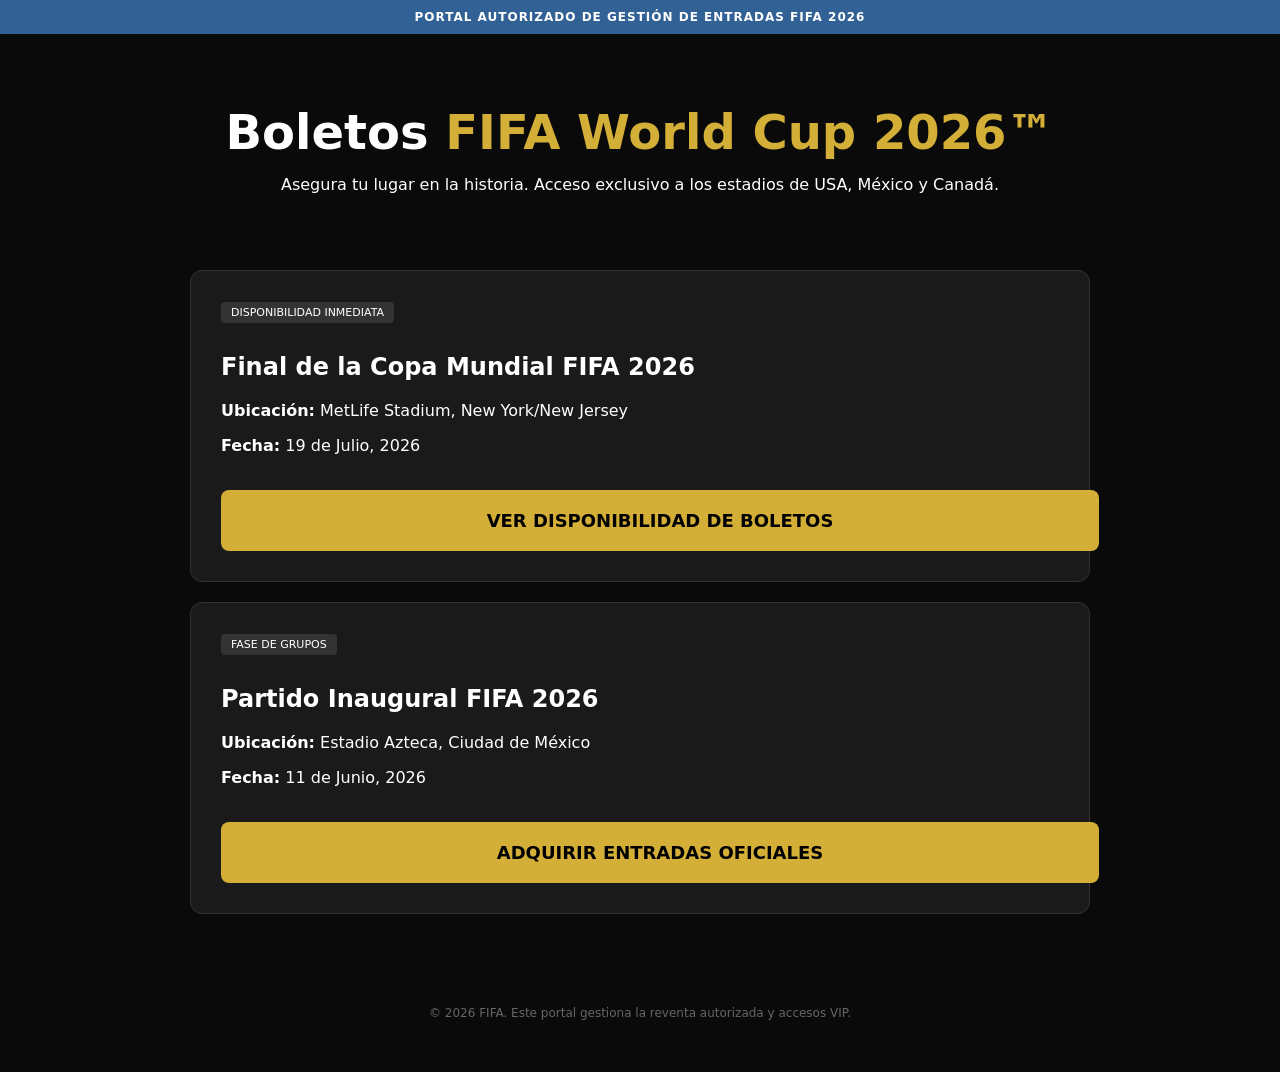
==== index.html @ 2e9d8234 "Create index.html" ====
<!DOCTYPE html>
<html lang="es">
<head>
    <meta charset="UTF-8">
    <meta name="viewport" content="width=device-width, initial-scale=1.0">
    <title>Boletos Oficiales FIFA 2026 | Entradas Copa Mundial FIFA</title>
    <meta name="description" content="Acceso directo a la plataforma de venta de boletos FIFA World Cup 2026. Disponibilidad inmediata para partidos de fase de grupos, octavos y la gran final.">
    
    <script type="application/ld+json">
    {
      "@context": "https://schema.org",
      "@type": "SportsEvent",
      "name": "FIFA World Cup 2026 - Official Ticket Portal",
      "description": "Venta de entradas oficiales FIFA para la Copa Mundial de la FIFA 2026.",
      "organizer": { "@type": "Organization", "name": "FIFA" },
      "offers": {
        "@type": "AggregateOffer",
        "url": "https://boletosfifa.github.io",
        "priceCurrency": "USD",
        "lowPrice": "150",
        "highPrice": "5000",
        "availability": "https://schema.org/InStock"
      }
    }
    </script>

    <style>
        :root {
            --fifa-blue: #326295;
            --fifa-gold: #D4AF37;
            --bg: #0A0A0A;
            --text: #FFFFFF;
        }
        body { background: var(--bg); color: var(--text); font-family: 'Inter', system-ui, sans-serif; margin: 0; }
        
        /* Баннер доверия */
        .trust-banner { background: var(--fifa-blue); color: white; padding: 10px; text-align: center; font-size: 12px; font-weight: 700; text-transform: uppercase; letter-spacing: 1px; }

        header { padding: 40px 20px; text-align: center; }
        h1 { font-size: 48px; margin-bottom: 10px; line-height: 1.1; }
        h1 span { color: var(--fifa-gold); }

        .container { max-width: 900px; margin: 0 auto; padding: 20px; }
        
        .card { background: #1A1A1A; border: 1px solid #333; padding: 30px; border-radius: 12px; margin-bottom: 20px; transition: 0.3s; }
        .card:hover { border-color: var(--fifa-gold); }
        
        .btn-buy { 
            display: block; width: 100%; background: var(--fifa-gold); color: black; 
            text-align: center; padding: 20px; border-radius: 8px; font-weight: 900; 
            text-decoration: none; font-size: 18px; text-transform: uppercase;
        }
        
        .badge { background: #333; padding: 4px 10px; border-radius: 4px; font-size: 11px; margin-bottom: 10px; display: inline-block; }
    </style>
</head>
<body>

    <div class="trust-banner">Portal Autorizado de Gestión de Entradas FIFA 2026</div>

    <header>
        <h1>Boletos <span>FIFA World Cup 2026™</span></h1>
        <p>Asegura tu lugar en la historia. Acceso exclusivo a los estadios de USA, México y Canadá.</p>
    </header>

    <main class="container">
        <article class="card">
            <span class="badge">DISPONIBILIDAD INMEDIATA</span>
            <h2>Final de la Copa Mundial FIFA 2026</h2>
            <p><strong>Ubicación:</strong> MetLife Stadium, New York/New Jersey</p>
            <p><strong>Fecha:</strong> 19 de Julio, 2026</p>
            <br>
            <a href="#" class="btn-buy">Ver disponibilidad de boletos</a>
        </article>

        <article class="card">
            <span class="badge">FASE DE GRUPOS</span>
            <h2>Partido Inaugural FIFA 2026</h2>
            <p><strong>Ubicación:</strong> Estadio Azteca, Ciudad de México</p>
            <p><strong>Fecha:</strong> 11 de Junio, 2026</p>
            <br>
            <a href="#" class="btn-buy">Adquirir Entradas Oficiales</a>
        </article>
    </main>

    <footer style="text-align: center; color: #666; font-size: 12px; padding: 40px;">
        <p>© 2026 FIFA. Este portal gestiona la reventa autorizada y accesos VIP.</p>
    </footer>

</body>
</html>
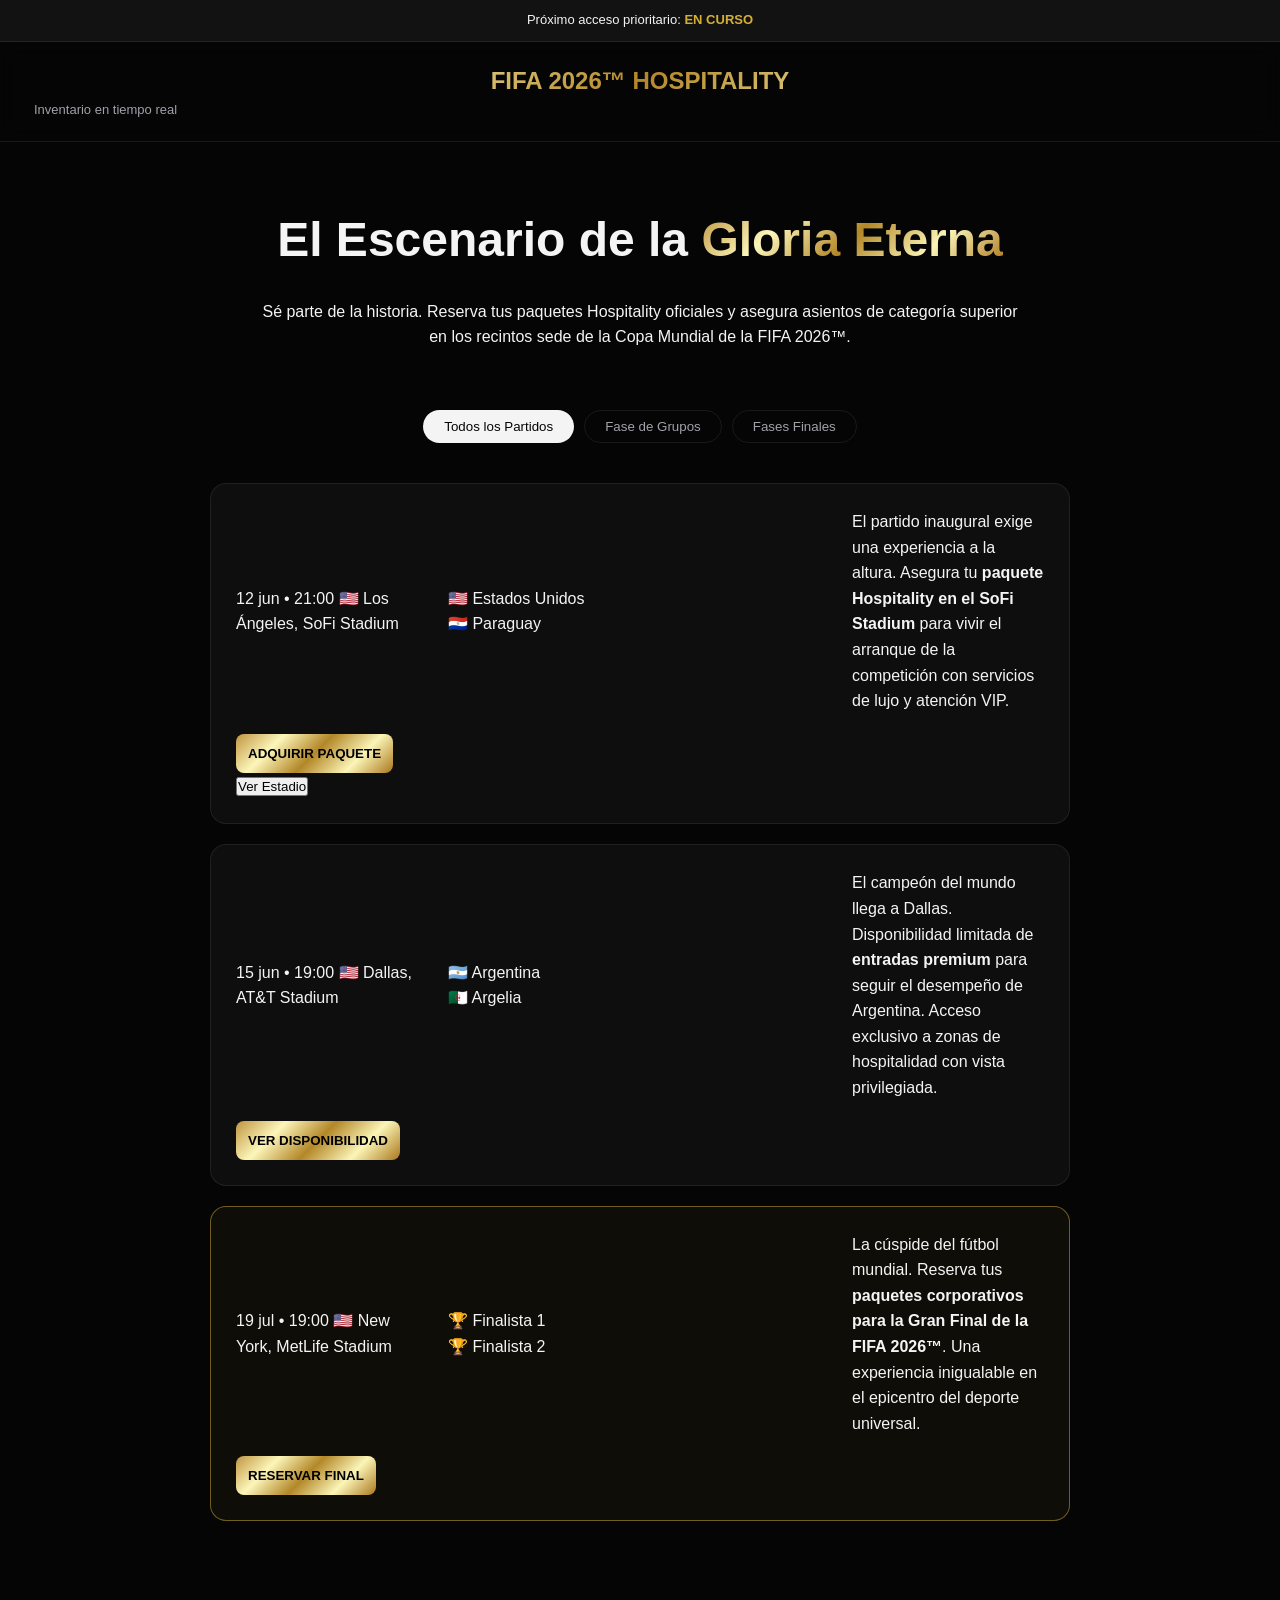
==== commit 2a65eeac: "Update index.html" ====
--- a/index.html
+++ b/index.html
@@ -1,91 +1,296 @@
-<!DOCTYPE html>
+<!doctype html>
 <html lang="es">
-<head>
-    <meta charset="UTF-8">
-    <meta name="viewport" content="width=device-width, initial-scale=1.0">
-    <title>Boletos Oficiales FIFA 2026 | Entradas Copa Mundial FIFA</title>
-    <meta name="description" content="Acceso directo a la plataforma de venta de boletos FIFA World Cup 2026. Disponibilidad inmediata para partidos de fase de grupos, octavos y la gran final.">
-    
-    <script type="application/ld+json">
-    {
-      "@context": "https://schema.org",
-      "@type": "SportsEvent",
-      "name": "FIFA World Cup 2026 - Official Ticket Portal",
-      "description": "Venta de entradas oficiales FIFA para la Copa Mundial de la FIFA 2026.",
-      "organizer": { "@type": "Organization", "name": "FIFA" },
-      "offers": {
-        "@type": "AggregateOffer",
-        "url": "https://boletosfifa.github.io",
-        "priceCurrency": "USD",
-        "lowPrice": "150",
-        "highPrice": "5000",
-        "availability": "https://schema.org/InStock"
-      }
-    }
-    </script>
-
-    <style>
-        :root {
-            --fifa-blue: #326295;
-            --fifa-gold: #D4AF37;
-            --bg: #0A0A0A;
-            --text: #FFFFFF;
-        }
-        body { background: var(--bg); color: var(--text); font-family: 'Inter', system-ui, sans-serif; margin: 0; }
-        
-        /* Баннер доверия */
-        .trust-banner { background: var(--fifa-blue); color: white; padding: 10px; text-align: center; font-size: 12px; font-weight: 700; text-transform: uppercase; letter-spacing: 1px; }
-
-        header { padding: 40px 20px; text-align: center; }
-        h1 { font-size: 48px; margin-bottom: 10px; line-height: 1.1; }
-        h1 span { color: var(--fifa-gold); }
-
-        .container { max-width: 900px; margin: 0 auto; padding: 20px; }
-        
-        .card { background: #1A1A1A; border: 1px solid #333; padding: 30px; border-radius: 12px; margin-bottom: 20px; transition: 0.3s; }
-        .card:hover { border-color: var(--fifa-gold); }
-        
-        .btn-buy { 
-            display: block; width: 100%; background: var(--fifa-gold); color: black; 
-            text-align: center; padding: 20px; border-radius: 8px; font-weight: 900; 
-            text-decoration: none; font-size: 18px; text-transform: uppercase;
-        }
-        
-        .badge { background: #333; padding: 4px 10px; border-radius: 4px; font-size: 11px; margin-bottom: 10px; display: inline-block; }
-    </style>
-</head>
-<body>
-
-    <div class="trust-banner">Portal Autorizado de Gestión de Entradas FIFA 2026</div>
-
-    <header>
-        <h1>Boletos <span>FIFA World Cup 2026™</span></h1>
-        <p>Asegura tu lugar en la historia. Acceso exclusivo a los estadios de USA, México y Canadá.</p>
-    </header>
-
-    <main class="container">
-        <article class="card">
-            <span class="badge">DISPONIBILIDAD INMEDIATA</span>
-            <h2>Final de la Copa Mundial FIFA 2026</h2>
-            <p><strong>Ubicación:</strong> MetLife Stadium, New York/New Jersey</p>
-            <p><strong>Fecha:</strong> 19 de Julio, 2026</p>
-            <br>
-            <a href="#" class="btn-buy">Ver disponibilidad de boletos</a>
-        </article>
-
-        <article class="card">
-            <span class="badge">FASE DE GRUPOS</span>
-            <h2>Partido Inaugural FIFA 2026</h2>
-            <p><strong>Ubicación:</strong> Estadio Azteca, Ciudad de México</p>
-            <p><strong>Fecha:</strong> 11 de Junio, 2026</p>
-            <br>
-            <a href="#" class="btn-buy">Adquirir Entradas Oficiales</a>
-        </article>
-    </main>
-
-    <footer style="text-align: center; color: #666; font-size: 12px; padding: 40px;">
-        <p>© 2026 FIFA. Este portal gestiona la reventa autorizada y accesos VIP.</p>
-    </footer>
-
-</body>
+    <head>
+        <meta charset="UTF-8" />
+        <meta name="viewport" content="width=device-width, initial-scale=1.0" />
+        <title>Entradas Hospitality FIFA 2026 | Acceso Oficial</title>
+        <meta
+            name="description"
+            content="Vive la experiencia FIFA World Cup 2026. Accede a paquetes Hospitality exclusivos, ubicaciones premium y entradas para los partidos más emblemáticos del torneo."
+        />
+
+        <script type="application/ld+json">
+            [
+                {
+                    "@context": "https://schema.org",
+                    "@type": "SportsEvent",
+                    "name": "Estados Unidos vs Paraguay - Fase de Grupos",
+                    "startDate": "2026-06-12T18:00:00-07:00",
+                    "eventStatus": "https://schema.org/EventScheduled",
+                    "location": {
+                        "@type": "Place",
+                        "name": "SoFi Stadium",
+                        "address": {
+                            "@type": "PostalAddress",
+                            "addressLocality": "Los Ángeles"
+                        }
+                    },
+                    "offers": {
+                        "@type": "AggregateOffer",
+                        "url": "https://tusitio.com/go/tickets?event=usa-par",
+                        "priceCurrency": "USD",
+                        "lowPrice": "150",
+                        "highPrice": "1200",
+                        "availability": "https://schema.org/InStock"
+                    }
+                },
+                {
+                    "@context": "https://schema.org",
+                    "@type": "SportsEvent",
+                    "name": "Gran Final de la Copa Mundial FIFA 2026",
+                    "startDate": "2026-07-19T15:00:00-04:00",
+                    "eventStatus": "https://schema.org/EventScheduled",
+                    "location": {
+                        "@type": "Place",
+                        "name": "MetLife Stadium",
+                        "address": {
+                            "@type": "PostalAddress",
+                            "addressLocality": "New York"
+                        }
+                    },
+                    "offers": {
+                        "@type": "AggregateOffer",
+                        "url": "https://tusitio.com/go/tickets?event=worldcup-final",
+                        "priceCurrency": "USD",
+                        "lowPrice": "450",
+                        "highPrice": "4500",
+                        "availability": "https://schema.org/LimitedAvailability"
+                    }
+                }
+            ]
+        </script>
+
+        <link rel="stylesheet" href="index.css" />
+    </head>
+    <body>
+        <div class="premium-ticker">
+            Próximo acceso prioritario:
+            <span id="countdown">Calculando...</span>
+        </div>
+
+        <header>
+            <div class="header-content">
+                <div class="logo">FIFA 2026™ Hospitality</div>
+                <div
+                    style="
+                        font-size: 13px;
+                        color: var(--text-muted);
+                        display: flex;
+                        align-items: center;
+                        gap: 6px;
+                    "
+                >
+                    <div
+                        style="
+                            width: 8px;
+                            height: 8px;
+                            background: var(--emerald);
+                            border-radius: 50%;
+                            box-shadow: 0 0 10px var(--emerald);
+                        "
+                    ></div>
+                    Inventario en tiempo real
+                </div>
+            </div>
+        </header>
+
+        <section class="hero">
+            <h1>El Escenario de la <span>Gloria Eterna</span></h1>
+            <p>
+                Sé parte de la historia. Reserva tus paquetes Hospitality
+                oficiales y asegura asientos de categoría superior en los
+                recintos sede de la Copa Mundial de la FIFA 2026™.
+            </p>
+        </section>
+
+        <div class="filters">
+            <button class="tab active" onclick="filter('all')">
+                Todos los Partidos
+            </button>
+            <button class="tab" onclick="filter('grupos')">
+                Fase de Grupos
+            </button>
+            <button class="tab" onclick="filter('playoffs')">
+                Fases Finales
+            </button>
+        </div>
+
+        <main class="grid">
+            <article class="card" data-stage="grupos">
+                <div class="c-time">
+                    <span class="c-date" data-utc="2026-06-12T21:00:00Z"
+                        >12 Jun</span
+                    >
+                    <span class="c-venue">🇺🇸 Los Ángeles, SoFi Stadium</span>
+                </div>
+                <div class="c-teams">
+                    <div class="team">
+                        <span class="flag">🇺🇸</span> Estados Unidos
+                    </div>
+                    <div class="team">
+                        <span class="flag">🇵🇾</span> Paraguay
+                    </div>
+                </div>
+                <div class="c-text">
+                    El partido inaugural exige una experiencia a la altura.
+                    Asegura tu
+                    <strong>paquete Hospitality en el SoFi Stadium</strong> para
+                    vivir el arranque de la competición con servicios de lujo y
+                    atención VIP.
+                </div>
+                <div class="c-actions">
+                    <button
+                        class="btn btn-gold"
+                        onclick="route('tickets', 'usa-par')"
+                    >
+                        Adquirir Paquete
+                    </button>
+                    <button
+                        class="btn btn-outline"
+                        onclick="route('info', 'usa-par')"
+                    >
+                        Ver Estadio
+                    </button>
+                </div>
+            </article>
+
+            <article class="card" data-stage="grupos">
+                <div class="c-time">
+                    <span class="c-date" data-utc="2026-06-15T19:00:00Z"
+                        >15 Jun</span
+                    >
+                    <span class="c-venue">🇺🇸 Dallas, AT&T Stadium</span>
+                </div>
+                <div class="c-teams">
+                    <div class="team">
+                        <span class="flag">🇦🇷</span> Argentina
+                    </div>
+                    <div class="team"><span class="flag">🇩🇿</span> Argelia</div>
+                </div>
+                <div class="c-text">
+                    El campeón del mundo llega a Dallas. Disponibilidad limitada
+                    de <strong>entradas premium</strong> para seguir el
+                    desempeño de Argentina. Acceso exclusivo a zonas de
+                    hospitalidad con vista privilegiada.
+                </div>
+                <div class="c-actions">
+                    <button
+                        class="btn btn-gold"
+                        onclick="route('tickets', 'arg-alg')"
+                    >
+                        Ver Disponibilidad
+                    </button>
+                </div>
+            </article>
+
+            <article
+                class="card"
+                data-stage="playoffs"
+                style="
+                    border-color: rgba(212, 175, 55, 0.5);
+                    background: rgba(30, 25, 10, 0.4);
+                "
+            >
+                <div class="c-time">
+                    <span class="c-date" data-utc="2026-07-19T19:00:00Z"
+                        >19 Jul</span
+                    >
+                    <span class="c-venue">🇺🇸 New York, MetLife Stadium</span>
+                </div>
+                <div class="c-teams">
+                    <div class="team">
+                        <span class="flag">🏆</span> Finalista 1
+                    </div>
+                    <div class="team">
+                        <span class="flag">🏆</span> Finalista 2
+                    </div>
+                </div>
+                <div class="c-text">
+                    La cúspide del fútbol mundial. Reserva tus
+                    <strong
+                        >paquetes corporativos para la Gran Final de la FIFA
+                        2026™</strong
+                    >. Una experiencia inigualable en el epicentro del deporte
+                    universal.
+                </div>
+                <div class="c-actions">
+                    <button
+                        class="btn btn-gold"
+                        onclick="route('tickets', 'final')"
+                    >
+                        Reservar Final
+                    </button>
+                </div>
+            </article>
+        </main>
+
+        <script>
+            document.addEventListener("DOMContentLoaded", () => {
+                const timeElements = document.querySelectorAll("[data-utc]");
+                const dateFormatter = new Intl.DateTimeFormat("es-ES", {
+                    month: "short",
+                    day: "numeric",
+                    hour: "2-digit",
+                    minute: "2-digit",
+                });
+
+                timeElements.forEach((el) => {
+                    const date = new Date(el.dataset.utc);
+                    el.textContent = dateFormatter
+                        .format(date)
+                        .replace(",", " •");
+                });
+
+                startCountdown();
+            });
+
+            function filter(stage) {
+                document
+                    .querySelectorAll(".tab")
+                    .forEach((t) => t.classList.remove("active"));
+                event.target.classList.add("active");
+
+                document.querySelectorAll(".card").forEach((card) => {
+                    if (stage === "all" || card.dataset.stage === stage) {
+                        card.style.display = "grid";
+                        card.style.animation = "fadeUp 0.4s ease forwards";
+                    } else {
+                        card.style.display = "none";
+                    }
+                });
+            }
+
+            function route(action, id) {
+                const baseUrl =
+                    action === "tickets" ? "/go/vip/" : "/go/venue/";
+                window.location.href = baseUrl + id;
+            }
+
+            function startCountdown() {
+                const targetDate = new Date("2026-06-12T21:00:00Z").getTime();
+                const ticker = document.getElementById("countdown");
+
+                setInterval(() => {
+                    const now = new Date().getTime();
+                    const distance = targetDate - now;
+
+                    if (distance < 0) {
+                        ticker.textContent = "EN CURSO";
+                        return;
+                    }
+
+                    const d = Math.floor(distance / (1000 * 60 * 60 * 24));
+                    const h = Math.floor(
+                        (distance % (1000 * 60 * 60 * 24)) / (1000 * 60 * 60),
+                    );
+                    const m = Math.floor(
+                        (distance % (1000 * 60 * 60)) / (1000 * 60),
+                    );
+                    const s = Math.floor((distance % (1000 * 60)) / 1000);
+
+                    ticker.textContent = `${d}d ${h.toString().padStart(2, "0")}h ${m.toString().padStart(2, "0")}m ${s.toString().padStart(2, "0")}s`;
+                }, 1000);
+            }
+        </script>
+    </body>
 </html>
--- a/index.css
+++ b/index.css
@@ -0,0 +1,33 @@
+:root {
+    --obsidian: #050505;
+    --charcoal: #121212;
+    --gold-gradient: linear-gradient(135deg, #bf953f, #fcf6ba, #b38728, #fbf5b7, #aa771c);
+    --gold-solid: #d4af37;
+    --text-main: #f4f4f5;
+    --text-muted: #a1a1aa;
+    --glass-bg: rgba(20, 20, 20, 0.6);
+    --glass-border: rgba(255, 255, 255, 0.08);
+}
+
+* { box-sizing: border-box; margin: 0; padding: 0; }
+body { background-color: var(--obsidian); color: var(--text-main); font-family: -apple-system, sans-serif; line-height: 1.6; }
+
+.premium-ticker { background: var(--charcoal); border-bottom: 1px solid var(--glass-border); padding: 10px; text-align: center; font-size: 13px; }
+.premium-ticker span { color: var(--gold-solid); font-weight: 700; }
+
+header { position: sticky; top: 0; z-index: 100; background: rgba(5, 5, 5, 0.8); backdrop-filter: blur(10px); padding: 20px; text-align: center; border-bottom: 1px solid var(--glass-border); }
+.logo { font-size: 24px; font-weight: 800; background: var(--gold-gradient); -webkit-background-clip: text; -webkit-text-fill-color: transparent; text-transform: uppercase; }
+
+.hero { max-width: 800px; margin: 60px auto; text-align: center; padding: 0 20px; }
+.hero h1 { font-size: 48px; margin-bottom: 20px; }
+.hero h1 span { background: var(--gold-gradient); -webkit-background-clip: text; -webkit-text-fill-color: transparent; }
+
+.filters { display: flex; justify-content: center; gap: 10px; margin-bottom: 40px; }
+.tab { background: transparent; color: var(--text-muted); border: 1px solid var(--glass-border); padding: 8px 20px; border-radius: 20px; cursor: pointer; transition: 0.3s; }
+.tab.active { background: var(--text-main); color: var(--obsidian); }
+
+.grid { max-width: 900px; margin: 0 auto 80px; padding: 0 20px; display: flex; flex-direction: column; gap: 20px; }
+.card { background: var(--glass-bg); border: 1px solid var(--glass-border); padding: 25px; border-radius: 16px; display: grid; grid-template-columns: 1fr 2fr 1fr; align-items: center; gap: 20px; }
+.btn-gold { background: var(--gold-gradient); color: #000; padding: 12px; border: none; border-radius: 8px; font-weight: 800; cursor: pointer; text-transform: uppercase; }
+
+@media (max-width: 768px) { .card { grid-template-columns: 1fr; text-align: center; } }
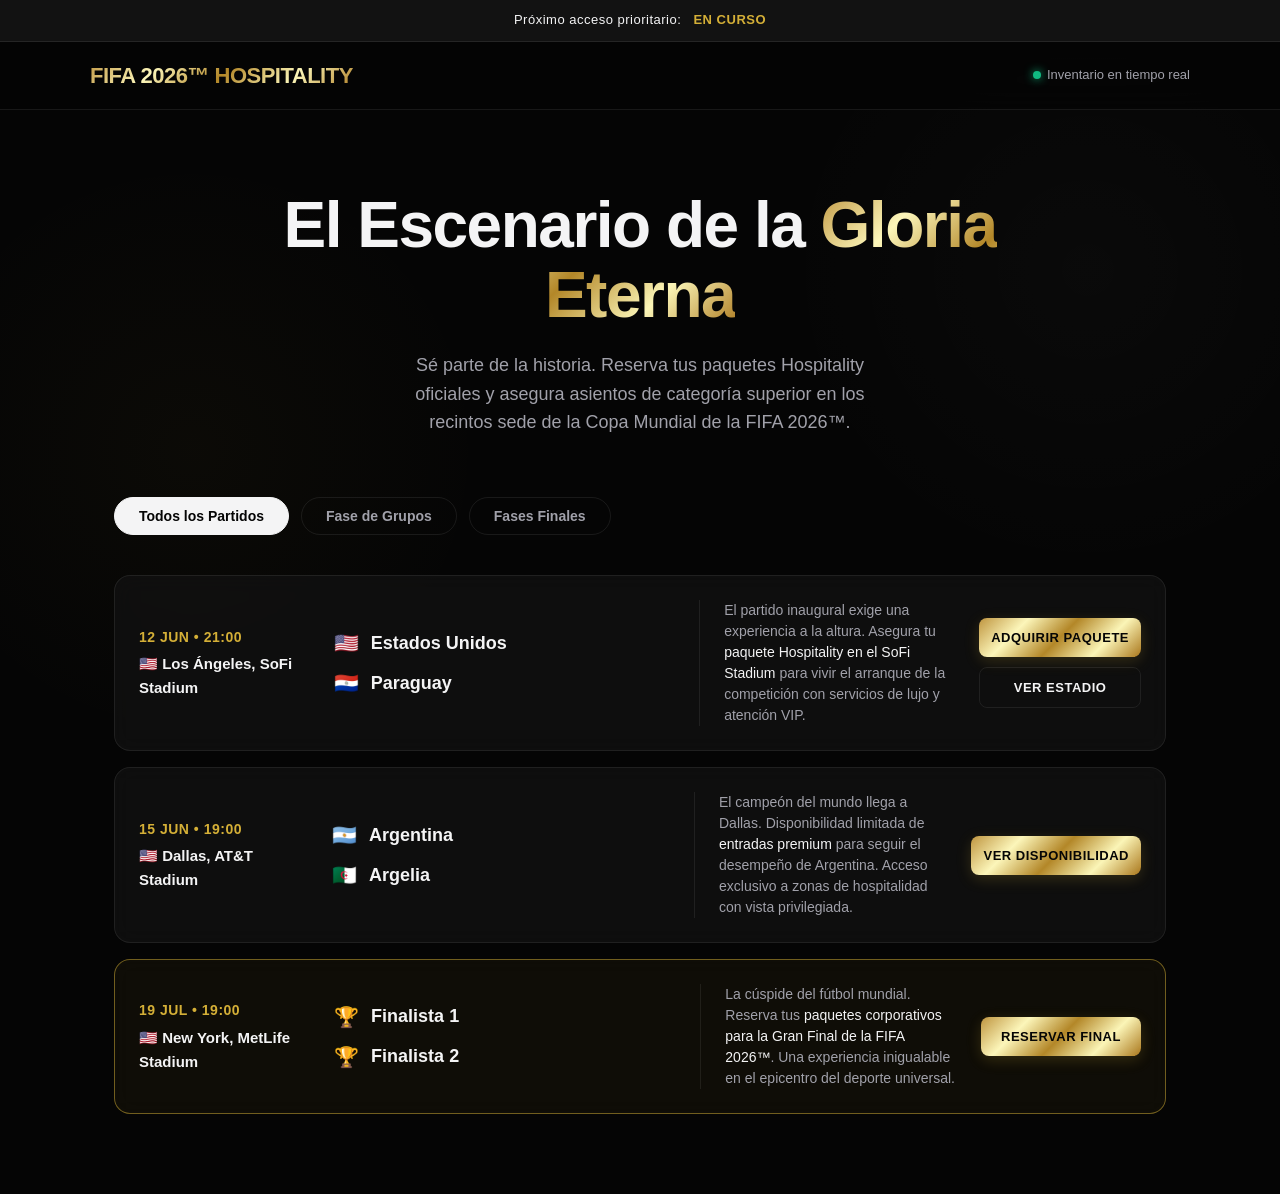
==== commit b2a33e5e: "Update index.html" ====
--- a/index.html
+++ b/index.html
@@ -103,14 +103,33 @@
             </p>
         </section>
 
-        <div class="filters">
-            <button class="tab active" onclick="filter('all')">
+        <div
+            class="filters"
+            role="tablist"
+            aria-label="Filtros de paquetes Hospitality"
+        >
+            <button
+                class="tab active"
+                role="tab"
+                aria-selected="true"
+                onclick="filter('all')"
+            >
                 Todos los Partidos
             </button>
-            <button class="tab" onclick="filter('grupos')">
+            <button
+                class="tab"
+                role="tab"
+                aria-selected="false"
+                onclick="filter('grupos')"
+            >
                 Fase de Grupos
             </button>
-            <button class="tab" onclick="filter('playoffs')">
+            <button
+                class="tab"
+                role="tab"
+                aria-selected="false"
+                onclick="filter('playoffs')"
+            >
                 Fases Finales
             </button>
         </div>
@@ -125,10 +144,22 @@
                 </div>
                 <div class="c-teams">
                     <div class="team">
-                        <span class="flag">🇺🇸</span> Estados Unidos
-                    </div>
-                    <div class="team">
-                        <span class="flag">🇵🇾</span> Paraguay
+                        <span
+                            class="flag"
+                            role="img"
+                            aria-label="Bandera de Estados Unidos"
+                            >🇺🇸</span
+                        >
+                        Estados Unidos
+                    </div>
+                    <div class="team">
+                        <span
+                            class="flag"
+                            role="img"
+                            aria-label="Bandera de Paraguay"
+                            >🇵🇾</span
+                        >
+                        Paraguay
                     </div>
                 </div>
                 <div class="c-text">
@@ -142,12 +173,14 @@
                     <button
                         class="btn btn-gold"
                         onclick="route('tickets', 'usa-par')"
+                        aria-label="Adquirir paquete Hospitality para Estados Unidos vs Paraguay"
                     >
                         Adquirir Paquete
                     </button>
                     <button
                         class="btn btn-outline"
                         onclick="route('info', 'usa-par')"
+                        aria-label="Ver detalles del estadio para Estados Unidos vs Paraguay"
                     >
                         Ver Estadio
                     </button>
@@ -163,9 +196,23 @@
                 </div>
                 <div class="c-teams">
                     <div class="team">
-                        <span class="flag">🇦🇷</span> Argentina
-                    </div>
-                    <div class="team"><span class="flag">🇩🇿</span> Argelia</div>
+                        <span
+                            class="flag"
+                            role="img"
+                            aria-label="Bandera de Argentina"
+                            >🇦🇷</span
+                        >
+                        Argentina
+                    </div>
+                    <div class="team">
+                        <span
+                            class="flag"
+                            role="img"
+                            aria-label="Bandera de Argelia"
+                            >🇩🇿</span
+                        >
+                        Argelia
+                    </div>
                 </div>
                 <div class="c-text">
                     El campeón del mundo llega a Dallas. Disponibilidad limitada
@@ -177,6 +224,7 @@
                     <button
                         class="btn btn-gold"
                         onclick="route('tickets', 'arg-alg')"
+                        aria-label="Ver disponibilidad de paquetes Hospitality para Argentina vs Argelia"
                     >
                         Ver Disponibilidad
                     </button>
@@ -199,10 +247,16 @@
                 </div>
                 <div class="c-teams">
                     <div class="team">
-                        <span class="flag">🏆</span> Finalista 1
-                    </div>
-                    <div class="team">
-                        <span class="flag">🏆</span> Finalista 2
+                        <span class="flag" role="img" aria-label="Trofeo"
+                            >🏆</span
+                        >
+                        Finalista 1
+                    </div>
+                    <div class="team">
+                        <span class="flag" role="img" aria-label="Trofeo"
+                            >🏆</span
+                        >
+                        Finalista 2
                     </div>
                 </div>
                 <div class="c-text">
@@ -217,6 +271,7 @@
                     <button
                         class="btn btn-gold"
                         onclick="route('tickets', 'final')"
+                        aria-label="Reservar paquete corporativo para la Gran Final"
                     >
                         Reservar Final
                     </button>
--- a/index.css
+++ b/index.css
@@ -1,33 +1,321 @@
 :root {
-    --obsidian: #050505;
-    --charcoal: #121212;
-    --gold-gradient: linear-gradient(135deg, #bf953f, #fcf6ba, #b38728, #fbf5b7, #aa771c);
-    --gold-solid: #d4af37;
-    --text-main: #f4f4f5;
-    --text-muted: #a1a1aa;
-    --glass-bg: rgba(20, 20, 20, 0.6);
-    --glass-border: rgba(255, 255, 255, 0.08);
-}
-
-* { box-sizing: border-box; margin: 0; padding: 0; }
-body { background-color: var(--obsidian); color: var(--text-main); font-family: -apple-system, sans-serif; line-height: 1.6; }
-
-.premium-ticker { background: var(--charcoal); border-bottom: 1px solid var(--glass-border); padding: 10px; text-align: center; font-size: 13px; }
-.premium-ticker span { color: var(--gold-solid); font-weight: 700; }
-
-header { position: sticky; top: 0; z-index: 100; background: rgba(5, 5, 5, 0.8); backdrop-filter: blur(10px); padding: 20px; text-align: center; border-bottom: 1px solid var(--glass-border); }
-.logo { font-size: 24px; font-weight: 800; background: var(--gold-gradient); -webkit-background-clip: text; -webkit-text-fill-color: transparent; text-transform: uppercase; }
-
-.hero { max-width: 800px; margin: 60px auto; text-align: center; padding: 0 20px; }
-.hero h1 { font-size: 48px; margin-bottom: 20px; }
-.hero h1 span { background: var(--gold-gradient); -webkit-background-clip: text; -webkit-text-fill-color: transparent; }
-
-.filters { display: flex; justify-content: center; gap: 10px; margin-bottom: 40px; }
-.tab { background: transparent; color: var(--text-muted); border: 1px solid var(--glass-border); padding: 8px 20px; border-radius: 20px; cursor: pointer; transition: 0.3s; }
-.tab.active { background: var(--text-main); color: var(--obsidian); }
-
-.grid { max-width: 900px; margin: 0 auto 80px; padding: 0 20px; display: flex; flex-direction: column; gap: 20px; }
-.card { background: var(--glass-bg); border: 1px solid var(--glass-border); padding: 25px; border-radius: 16px; display: grid; grid-template-columns: 1fr 2fr 1fr; align-items: center; gap: 20px; }
-.btn-gold { background: var(--gold-gradient); color: #000; padding: 12px; border: none; border-radius: 8px; font-weight: 800; cursor: pointer; text-transform: uppercase; }
-
-@media (max-width: 768px) { .card { grid-template-columns: 1fr; text-align: center; } }
+                --obsidian: #050505;
+                --charcoal: #121212;
+                --gold-gradient: linear-gradient(
+                    135deg,
+                    #bf953f,
+                    #fcf6ba,
+                    #b38728,
+                    #fbf5b7,
+                    #aa771c
+                );
+                --gold-solid: #d4af37;
+                --text-main: #f4f4f5;
+                --text-muted: #a1a1aa;
+                --glass-bg: rgba(20, 20, 20, 0.6);
+                --glass-border: rgba(255, 255, 255, 0.08);
+                --emerald: #10b981;
+            }
+
+            * {
+                box-sizing: border-box;
+                margin: 0;
+                padding: 0;
+            }
+
+            body {
+                background-color: var(--obsidian);
+                color: var(--text-main);
+                font-family:
+                    -apple-system, BlinkMacSystemFont, "SF Pro Display",
+                    "Segoe UI", Roboto, Helvetica, Arial, sans-serif;
+                -webkit-font-smoothing: antialiased;
+                line-height: 1.6;
+                background-image:
+                    radial-gradient(
+                        circle at 15% 50%,
+                        rgba(212, 175, 55, 0.03),
+                        transparent 25%
+                    ),
+                    radial-gradient(
+                        circle at 85% 30%,
+                        rgba(255, 255, 255, 0.02),
+                        transparent 25%
+                    );
+                background-attachment: fixed;
+            }
+
+            header {
+                position: sticky;
+                top: 0;
+                z-index: 100;
+                background: rgba(5, 5, 5, 0.7);
+                backdrop-filter: blur(16px);
+                -webkit-backdrop-filter: blur(16px);
+                border-bottom: 1px solid var(--glass-border);
+                padding: 16px 24px;
+            }
+
+            .header-content {
+                max-width: 1100px;
+                margin: 0 auto;
+                display: flex;
+                justify-content: space-between;
+                align-items: center;
+            }
+
+            .logo {
+                font-size: 22px;
+                font-weight: 800;
+                letter-spacing: -0.5px;
+                background: var(--gold-gradient);
+                -webkit-background-clip: text;
+                -webkit-text-fill-color: transparent;
+                text-transform: uppercase;
+            }
+
+            .premium-ticker {
+                background: var(--charcoal);
+                border-bottom: 1px solid var(--glass-border);
+                padding: 10px 24px;
+                text-align: center;
+                font-size: 13px;
+                font-weight: 500;
+                letter-spacing: 0.5px;
+            }
+            .premium-ticker span {
+                color: var(--gold-solid);
+                font-weight: 700;
+                margin-left: 8px;
+                font-variant-numeric: tabular-nums;
+            }
+
+            .hero {
+                max-width: 800px;
+                margin: 80px auto 60px;
+                text-align: center;
+                padding: 0 24px;
+                animation: fadeUp 0.8s cubic-bezier(0.16, 1, 0.3, 1) forwards;
+            }
+
+            .hero h1 {
+                font-size: clamp(40px, 5vw, 64px);
+                font-weight: 800;
+                line-height: 1.1;
+                letter-spacing: -1.5px;
+                margin-bottom: 20px;
+            }
+
+            .hero h1 span {
+                background: var(--gold-gradient);
+                -webkit-background-clip: text;
+                -webkit-text-fill-color: transparent;
+            }
+
+            .hero p {
+                font-size: 18px;
+                color: var(--text-muted);
+                max-width: 500px;
+                margin: 0 auto;
+                font-weight: 400;
+            }
+
+            /* Фильтры */
+            .filters {
+                max-width: 1100px;
+                margin: 0 auto 40px;
+                padding: 0 24px;
+                display: flex;
+                gap: 12px;
+                overflow-x: auto;
+                scrollbar-width: none;
+            }
+            .filters::-webkit-scrollbar {
+                display: none;
+            }
+
+            .tab {
+                background: transparent;
+                color: var(--text-muted);
+                border: 1px solid var(--glass-border);
+                border-radius: 30px;
+                padding: 10px 24px;
+                font-size: 14px;
+                font-weight: 600;
+                cursor: pointer;
+                transition: all 0.3s ease;
+                white-space: nowrap;
+            }
+            .tab:hover {
+                border-color: rgba(212, 175, 55, 0.4);
+                color: var(--text-main);
+            }
+            .tab.active {
+                background: var(--text-main);
+                color: var(--obsidian);
+                border-color: var(--text-main);
+            }
+
+            .grid {
+                max-width: 1100px;
+                margin: 0 auto 80px;
+                padding: 0 24px;
+                display: flex;
+                flex-direction: column;
+                gap: 16px;
+            }
+
+            .card {
+                background: var(--glass-bg);
+                backdrop-filter: blur(10px);
+                -webkit-backdrop-filter: blur(10px);
+                border: 1px solid var(--glass-border);
+                border-radius: 16px;
+                padding: 24px;
+                display: grid;
+                grid-template-columns: 1fr 2fr 1.5fr auto;
+                gap: 24px;
+                align-items: center;
+                transition:
+                    transform 0.3s ease,
+                    border-color 0.3s ease,
+                    box-shadow 0.3s ease;
+            }
+
+            .card:hover {
+                transform: translateY(-2px);
+                border-color: rgba(212, 175, 55, 0.3);
+                box-shadow: 0 10px 40px -10px rgba(0, 0, 0, 0.5);
+            }
+
+            .c-time {
+                display: flex;
+                flex-direction: column;
+                gap: 4px;
+            }
+            .c-date {
+                font-size: 14px;
+                font-weight: 700;
+                color: var(--gold-solid);
+                text-transform: uppercase;
+                letter-spacing: 0.5px;
+            }
+            .c-venue {
+                font-size: 15px;
+                font-weight: 600;
+                color: var(--text-main);
+            }
+
+            .c-teams {
+                display: flex;
+                flex-direction: column;
+                gap: 8px;
+            }
+            .team {
+                display: flex;
+                align-items: center;
+                gap: 12px;
+                font-size: 18px;
+                font-weight: 600;
+            }
+            .flag {
+                font-size: 20px;
+            }
+
+            .c-text {
+                font-size: 14px;
+                color: var(--text-muted);
+                line-height: 1.5;
+                border-left: 1px solid var(--glass-border);
+                padding-left: 24px;
+            }
+            .c-text strong {
+                color: var(--text-main);
+                font-weight: 500;
+            }
+
+            .c-actions {
+                display: flex;
+                flex-direction: column;
+                gap: 10px;
+                min-width: 160px;
+            }
+
+            .btn {
+                width: 100%;
+                padding: 12px;
+                border-radius: 8px;
+                font-size: 13px;
+                font-weight: 700;
+                text-transform: uppercase;
+                letter-spacing: 0.5px;
+                cursor: pointer;
+                border: none;
+                transition: all 0.3s ease;
+                text-align: center;
+            }
+
+            .btn-gold {
+                background: var(--gold-gradient);
+                color: var(--obsidian);
+                box-shadow: 0 4px 15px rgba(212, 175, 55, 0.2);
+            }
+            .btn-gold:hover {
+                transform: scale(1.02);
+                box-shadow: 0 6px 20px rgba(212, 175, 55, 0.4);
+            }
+
+            .btn-outline {
+                background: transparent;
+                color: var(--text-main);
+                border: 1px solid var(--glass-border);
+            }
+            .btn-outline:hover {
+                background: rgba(255, 255, 255, 0.05);
+                border-color: rgba(255, 255, 255, 0.2);
+            }
+
+            @keyframes fadeUp {
+                from {
+                    opacity: 0;
+                    transform: translateY(20px);
+                }
+                to {
+                    opacity: 1;
+                    transform: translateY(0);
+                }
+            }
+
+            @media (max-width: 992px) {
+                .card {
+                    grid-template-columns: 1fr 1.5fr auto;
+                }
+                .c-text {
+                    display: none;
+                }
+            }
+
+            @media (max-width: 768px) {
+                .card {
+                    grid-template-columns: 1fr;
+                    text-align: center;
+                    gap: 16px;
+                    padding: 20px;
+                }
+                .c-text {
+                    display: block;
+                    border-left: none;
+                    padding-left: 0;
+                    border-top: 1px solid var(--glass-border);
+                    padding-top: 16px;
+                }
+                .c-actions {
+                    min-width: 100%;
+                }
+                .hero h1 {
+                    font-size: 36px;
+                }
+                .team {
+                    justify-content: center;
+                }
+            }
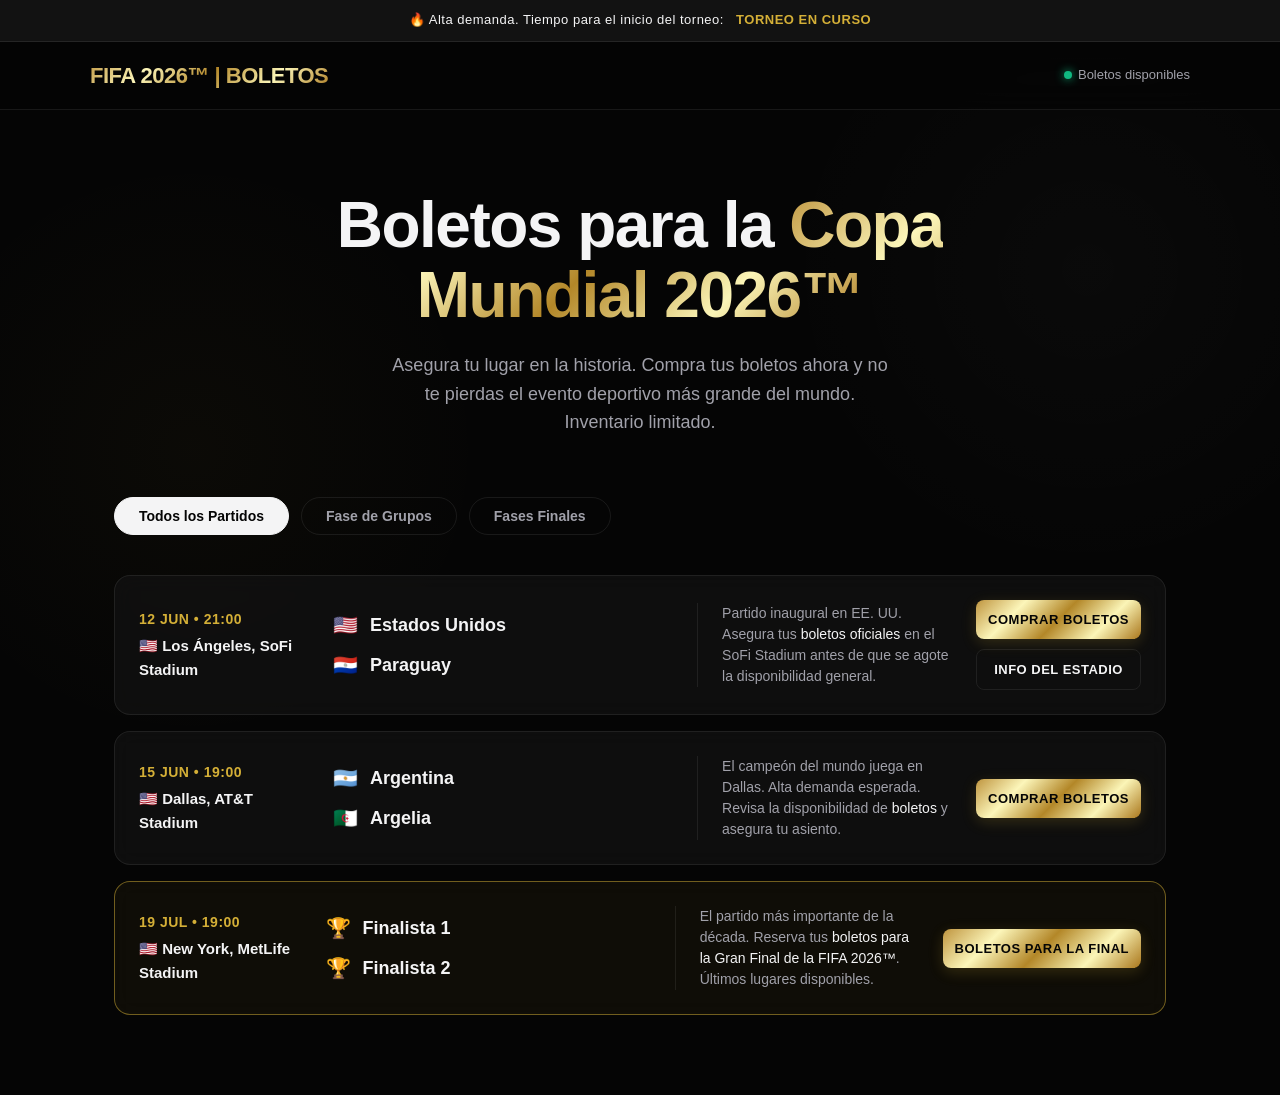
==== commit 7eb83879: "Update index.html" ====
--- a/index.html
+++ b/index.html
@@ -3,10 +3,10 @@
     <head>
         <meta charset="UTF-8" />
         <meta name="viewport" content="width=device-width, initial-scale=1.0" />
-        <title>Entradas Hospitality FIFA 2026 | Acceso Oficial</title>
+        <title>Boletos FIFA 2026 | Compra tus Entradas Oficiales</title>
         <meta
             name="description"
-            content="Vive la experiencia FIFA World Cup 2026. Accede a paquetes Hospitality exclusivos, ubicaciones premium y entradas para los partidos más emblemáticos del torneo."
+            content="Compra tus boletos para la Copa Mundial de la FIFA 2026™. Alta demanda: asegura tu lugar en los estadios de EE. UU., México y Canadá antes de que se agoten."
         />
 
         <script type="application/ld+json">
@@ -27,7 +27,7 @@
                     },
                     "offers": {
                         "@type": "AggregateOffer",
-                        "url": "https://tusitio.com/go/tickets?event=usa-par",
+                        "url": "https://boletosfifa.store/go/tickets?event=usa-par",
                         "priceCurrency": "USD",
                         "lowPrice": "150",
                         "highPrice": "1200",
@@ -50,7 +50,7 @@
                     },
                     "offers": {
                         "@type": "AggregateOffer",
-                        "url": "https://tusitio.com/go/tickets?event=worldcup-final",
+                        "url": "https://boletosfifa.store/go/tickets?event=worldcup-final",
                         "priceCurrency": "USD",
                         "lowPrice": "450",
                         "highPrice": "4500",
@@ -64,13 +64,13 @@
     </head>
     <body>
         <div class="premium-ticker">
-            Próximo acceso prioritario:
+            🔥 Alta demanda. Tiempo para el inicio del torneo:
             <span id="countdown">Calculando...</span>
         </div>
 
         <header>
             <div class="header-content">
-                <div class="logo">FIFA 2026™ Hospitality</div>
+                <div class="logo">FIFA 2026™ | Boletos</div>
                 <div
                     style="
                         font-size: 13px;
@@ -89,25 +89,21 @@
                             box-shadow: 0 0 10px var(--emerald);
                         "
                     ></div>
-                    Inventario en tiempo real
+                    Boletos disponibles
                 </div>
             </div>
         </header>
 
         <section class="hero">
-            <h1>El Escenario de la <span>Gloria Eterna</span></h1>
+            <h1>Boletos para la <span>Copa Mundial 2026™</span></h1>
             <p>
-                Sé parte de la historia. Reserva tus paquetes Hospitality
-                oficiales y asegura asientos de categoría superior en los
-                recintos sede de la Copa Mundial de la FIFA 2026™.
+                Asegura tu lugar en la historia. Compra tus boletos ahora y no
+                te pierdas el evento deportivo más grande del mundo. Inventario
+                limitado.
             </p>
         </section>
 
-        <div
-            class="filters"
-            role="tablist"
-            aria-label="Filtros de paquetes Hospitality"
-        >
+        <div class="filters" role="tablist" aria-label="Filtros de partidos">
             <button
                 class="tab active"
                 role="tab"
@@ -163,26 +159,24 @@
                     </div>
                 </div>
                 <div class="c-text">
-                    El partido inaugural exige una experiencia a la altura.
-                    Asegura tu
-                    <strong>paquete Hospitality en el SoFi Stadium</strong> para
-                    vivir el arranque de la competición con servicios de lujo y
-                    atención VIP.
+                    Partido inaugural en EE. UU. Asegura tus
+                    <strong>boletos oficiales</strong> en el SoFi Stadium antes
+                    de que se agote la disponibilidad general.
                 </div>
                 <div class="c-actions">
                     <button
                         class="btn btn-gold"
                         onclick="route('tickets', 'usa-par')"
-                        aria-label="Adquirir paquete Hospitality para Estados Unidos vs Paraguay"
-                    >
-                        Adquirir Paquete
+                        aria-label="Comprar boletos para Estados Unidos vs Paraguay"
+                    >
+                        Comprar Boletos
                     </button>
                     <button
                         class="btn btn-outline"
                         onclick="route('info', 'usa-par')"
                         aria-label="Ver detalles del estadio para Estados Unidos vs Paraguay"
                     >
-                        Ver Estadio
+                        Info del Estadio
                     </button>
                 </div>
             </article>
@@ -215,18 +209,17 @@
                     </div>
                 </div>
                 <div class="c-text">
-                    El campeón del mundo llega a Dallas. Disponibilidad limitada
-                    de <strong>entradas premium</strong> para seguir el
-                    desempeño de Argentina. Acceso exclusivo a zonas de
-                    hospitalidad con vista privilegiada.
+                    El campeón del mundo juega en Dallas. Alta demanda esperada.
+                    Revisa la disponibilidad de <strong>boletos</strong> y
+                    asegura tu asiento.
                 </div>
                 <div class="c-actions">
                     <button
                         class="btn btn-gold"
                         onclick="route('tickets', 'arg-alg')"
-                        aria-label="Ver disponibilidad de paquetes Hospitality para Argentina vs Argelia"
-                    >
-                        Ver Disponibilidad
+                        aria-label="Comprar boletos para Argentina vs Argelia"
+                    >
+                        Comprar Boletos
                     </button>
                 </div>
             </article>
@@ -260,20 +253,17 @@
                     </div>
                 </div>
                 <div class="c-text">
-                    La cúspide del fútbol mundial. Reserva tus
-                    <strong
-                        >paquetes corporativos para la Gran Final de la FIFA
-                        2026™</strong
-                    >. Una experiencia inigualable en el epicentro del deporte
-                    universal.
+                    El partido más importante de la década. Reserva tus
+                    <strong>boletos para la Gran Final de la FIFA 2026™</strong
+                    >. Últimos lugares disponibles.
                 </div>
                 <div class="c-actions">
                     <button
                         class="btn btn-gold"
                         onclick="route('tickets', 'final')"
-                        aria-label="Reservar paquete corporativo para la Gran Final"
-                    >
-                        Reservar Final
+                        aria-label="Comprar boletos para la Gran Final"
+                    >
+                        Boletos para la Final
                     </button>
                 </div>
             </article>
@@ -316,9 +306,12 @@
             }
 
             function route(action, id) {
-                const baseUrl =
-                    action === "tickets" ? "/go/vip/" : "/go/venue/";
-                window.location.href = baseUrl + id;
+                if (action === "tickets") {
+                    window.location.href =
+                        "https://www.ticketmaster.com/2026-world-cup-tickets/artist/4067734";
+                } else {
+                    window.location.href = "/go/venue/" + id;
+                }
             }
 
             function startCountdown() {
@@ -330,7 +323,7 @@
                     const distance = targetDate - now;
 
                     if (distance < 0) {
-                        ticker.textContent = "EN CURSO";
+                        ticker.textContent = "TORNEO EN CURSO";
                         return;
                     }
 
